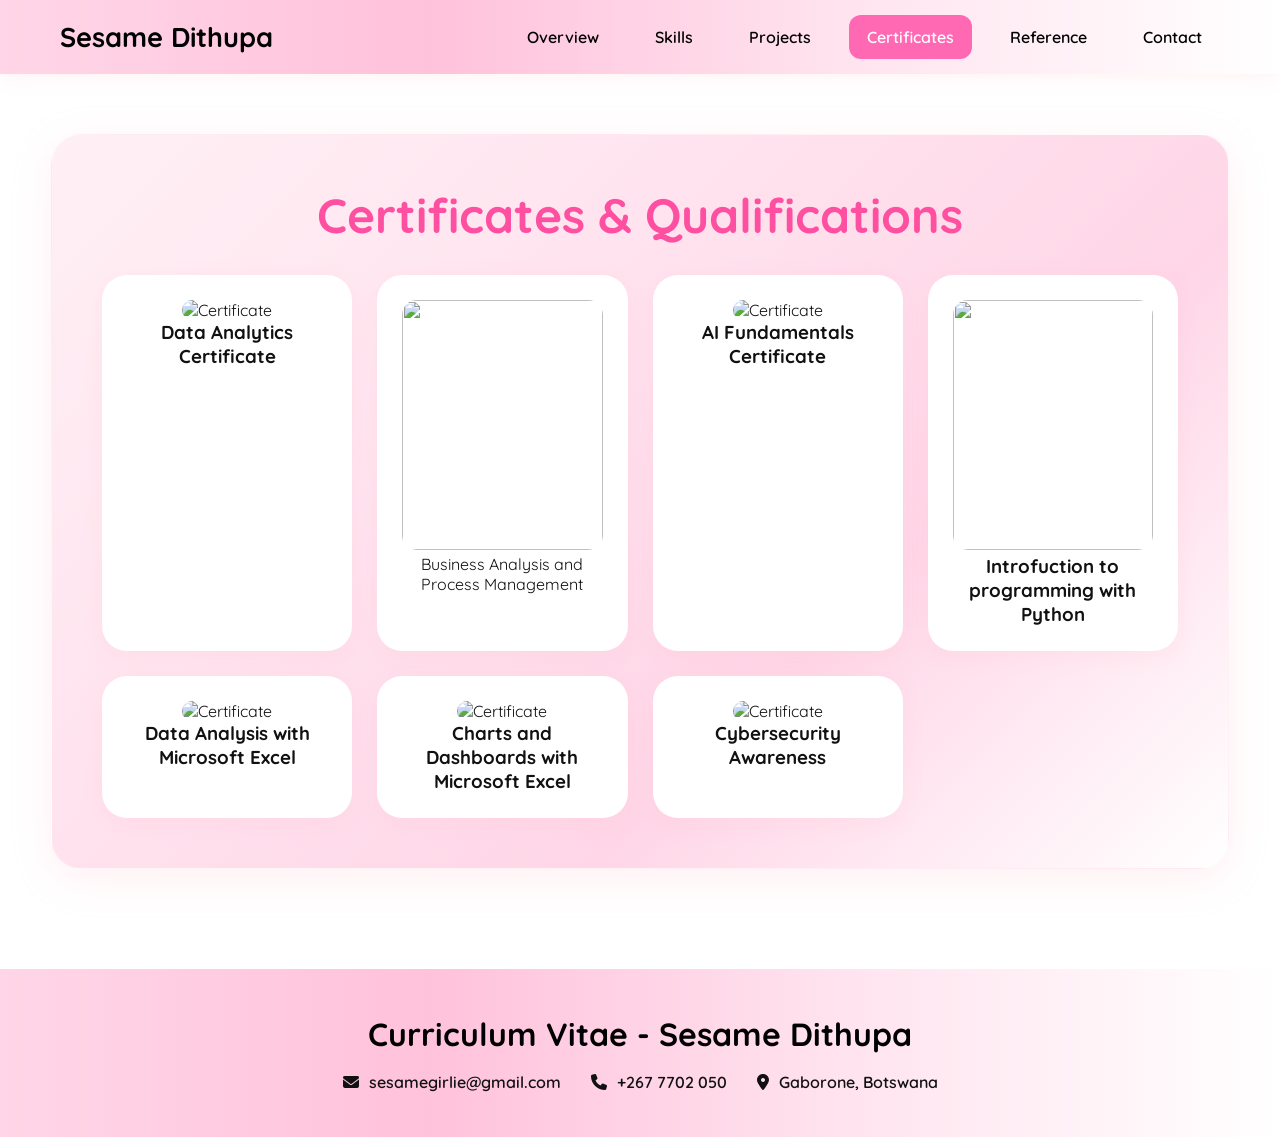
==== certificates.html @ 2a107887 "Update certificates.html" ====
<!DOCTYPE html>
<html lang="en">
<head>

    <meta charset="UTF-8">
    <meta name="viewport" content="width=device-width, initial-scale=1.0">

    <title>Curriculum Vitae - Sesame Dithupa</title>

    <link rel="stylesheet" href="style.css">

    <link rel="stylesheet"
    href="https://cdnjs.cloudflare.com/ajax/libs/font-awesome/6.5.2/css/all.min.css">

</head>

<body>

<nav class="navbar">

    <div class="logo">
        <h2>Sesame Dithupa</h2>
    </div>

    <ul class="nav-links">

        <li><a href="index.html">Overview</a></li>
        <li><a href="skills.html">Skills</a></li>
        <li><a href="projects.html">Projects</a></li>
        <li><a href="certificates.html" class="active">Certificates</a></li>
        <li><a href="reference.html">Reference</a></li>
        <li><a href="contact.html">Contact</a></li>

    </ul>

</nav>

<section class="page-container">

    <div class="glass page-box">

        <h1 class="page-title">
            Certificates & Qualifications
        </h1>

        <div class="certificate-grid">

            <div class="certificate-card">

                <img src="images/cert1.jpg" alt="Certificate">

                <h3>
                    Data Analytics Certificate
                </h3>

            </div>

            <div class="certificate-card">

                <img src="images/cert2.jpg" 
                    <h3>
                Business Analysis and Process Management
                </h3>

            </div>

            <div class="certificate-card">

                <img src="images/cert3.jpg" alt="Certificate">

                <h3>
                    AI Fundamentals Certificate
                </h3>

            </div>

            <div class="certificate-card">

                <img src="images/cert4.jpg">
                    <h3>
                Introfuction to programming with Python
                </h3>

            </div>
             <div class="certificate-card">

                <img src="images/cert5.jpg" alt="Certificate">

                <h3>
                    Data Analysis with Microsoft Excel
                </h3>

            </div>

            <div class="certificate-card">

                <img src="images/cert6.jpg" alt="Certificate">

                <h3>
                    Charts and Dashboards with Microsoft Excel 
                </h3>

            </div>

            <div class="certificate-card">

                <img src="images/cert7.jpg" alt="Certificate">

                <h3>
                    Cybersecurity Awareness 
                </h3>

            </div>


    </div>

</section>

<footer class="footer">

    <h2>
        Curriculum Vitae - Sesame Dithupa
    </h2>

    <div class="footer-info">

        <p>
            <i class="fas fa-envelope"></i>
            sesamegirlie@gmail.com
        </p>

        <p>
            <i class="fas fa-phone"></i>
            +267 7702 050
        </p>

        <p>
            <i class="fas fa-location-dot"></i>
            Gaborone, Botswana
        </p>

     
    </div>

</footer>

<script src="script.js"></script>

</body>
</html>
---- style.css ----
/* GOOGLE FONT */

@import url('https://fonts.googleapis.com/css2?family=Quicksand:wght@300;400;500;600;700&display=swap');

*{
    margin:0;
    padding:0;
    box-sizing:border-box;
    scroll-behavior:smooth;

    font-family:'Quicksand',sans-serif;
}

body{

    background:white;

    overflow-x:hidden;
    color:#111;
}

/* NAVBAR */

.navbar{

    width:100%;

    padding:20px 60px;

    display:flex;
    justify-content:space-between;
    align-items:center;

    position:sticky;
    top:0;
    z-index:1000;

    background:
    linear-gradient(
        to right,
        #ffd6e7,
        #ffc2db,
        #ffe4ef,
        #ffffff
    );

    backdrop-filter:blur(10px);

    box-shadow:
    0 4px 20px rgba(255,192,203,0.2);
}

.logo h2{

    color:black;
    font-weight:700;
    font-size:1.7rem;
}

/* NAVIGATION LINKS */

.nav-links{

    display:flex;
    gap:20px;

    list-style:none;
}

.nav-links a{

    text-decoration:none;

    color:black;

    font-weight:600;

    padding:12px 18px;

    border-radius:12px;

    transition:0.4s;
}

.nav-links a:hover,
.nav-links .active{

    background:#ff69b4;

    color:white;

    transform:
    translateY(-4px)
    scale(1.03);
}

/* PAGE CONTAINER */

.page-container{

    width:100%;

    padding:60px 20px;

    display:flex;
    justify-content:center;
    align-items:center;
}

/* GLASS CONTAINER */

.glass{

    background:
    linear-gradient(
        135deg,
        #fff0f5,
        #ffe4ef,
        #ffd6e7,
        #ffffff
    );

    border-radius:30px;

    border:
    1px solid rgba(255,255,255,0.4);

    box-shadow:
    0 10px 40px rgba(255,182,193,0.2);

    transition:0.5s;
}

.glass:hover{

    transform:
    translateY(-8px)
    scale(1.01);
}

/* MAIN BOX */

.page-box{

    width:95%;
    max-width:1400px;

    padding:50px;

    text-align:center;
}

/* PROFILE IMAGE */

.profile-image{

    width:220px;
    height:220px;

    border-radius:50%;

    object-fit:cover;

    border:6px solid white;

    box-shadow:
    0 10px 30px rgba(255,105,180,0.3);

    margin-bottom:30px;

    transition:0.5s;
}

.profile-image:hover{

    transform:
    scale(1.06)
    rotate(3deg);
}

/* TITLES */

.page-title{

    font-size:3rem;

    color:#ff4fa0;

    margin-bottom:30px;

    font-weight:700;
}

.description{

    line-height:2;

    font-size:1.05rem;

    max-width:900px;

    margin:auto;
}

/* GRID */

.skills-grid,
.projects-grid,
.certificate-grid{

    display:grid;

    gap:25px;
}

.skills-grid{

    grid-template-columns:
    repeat(auto-fit,minmax(200px,1fr));
}

.projects-grid{

    grid-template-columns:
    repeat(auto-fit,minmax(320px,1fr));
}

.certificate-grid{

    grid-template-columns:
    repeat(auto-fit,minmax(250px,1fr));
}

/* CARDS */

.skill-card,
.project-card,
.certificate-card,
.contact-card{

    background:white;

    border-radius:25px;

    padding:25px;

    transition:0.5s;

    box-shadow:
    0 6px 20px rgba(255,182,193,0.15);
}

.skill-card:hover,
.project-card:hover,
.certificate-card:hover,
.contact-card:hover{

    transform:
    translateY(-12px)
    scale(1.03);

    box-shadow:
    0 15px 35px rgba(255,105,180,0.25);
}

/* PROJECTS */

.project-card{

    overflow:hidden;
}

.project-card img{

    width:100%;
    height:220px;

    object-fit:cover;

    border-radius:15px;
}

.project-content{

    padding-top:20px;
}

.project-btn{

    display:inline-block;

    margin-top:20px;

    padding:12px 24px;

    background:#ff69b4;

    color:white;

    text-decoration:none;

    border-radius:12px;

    transition:0.4s;
}

.project-btn:hover{

    background:black;
}

/* CERTIFICATES */

.certificate-card img{

    width:100%;
    height:250px;

    object-fit:cover;

    border-radius:15px;

    transition:0.5s;
}

.certificate-card:hover img{

    transform:scale(1.1);
}

/* REFERENCE IMAGE */

.reference-image{

    width:100%;
    max-width:900px;

    border-radius:20px;

    box-shadow:
    0 10px 30px rgba(0,0,0,0.15);

    transition:0.5s;
}

.reference-image:hover{

    transform:scale(1.02);
}

/* CONTACT */

.contact-main-container{

    display:grid;

    grid-template-columns:1fr 1fr;

    gap:40px;
}

.contact-form{

    display:flex;
    flex-direction:column;
    gap:20px;
}

.contact-form input,
.contact-form textarea{

    width:100%;

    padding:18px;

    border:none;

    border-radius:15px;

    background:white;

    font-size:1rem;

    outline:none;

    box-shadow:
    0 4px 10px rgba(255,182,193,0.1);
}

.submit-btn{

    padding:18px;

    border:none;

    border-radius:15px;

    background:#ff69b4;

    color:white;

    font-size:1rem;

    cursor:pointer;

    transition:0.4s;
}

.submit-btn:hover{

    background:black;

    transform:translateY(-5px);
}

/* CONTACT CARDS */

.contact-card i{

    font-size:2rem;

    color:#ff69b4;

    margin-bottom:15px;
}

.contact-card a{

    color:#ff4fa0;

    text-decoration:none;

    font-weight:600;
}

.contact-card a:hover{

    text-decoration:underline;
}

/* FOOTER */

.footer{

    width:100%;

    padding:45px 20px;

    background:
    linear-gradient(
        to right,
        #ffd6e7,
        #ffc2db,
        #ffe4ef,
        #ffffff
    );

    display:flex;
    flex-direction:column;

    justify-content:center;
    align-items:center;

    text-align:center;

    gap:18px;

    margin-top:40px;
}

.footer h2{

    color:black;

    font-size:2rem;

    font-weight:700;
}

.footer-info{

    display:flex;

    gap:30px;

    flex-wrap:wrap;

    justify-content:center;
    align-items:center;
}

.footer-info p{

    font-size:1rem;

    display:flex;
    align-items:center;

    gap:10px;

    font-weight:600;
}

/* RESPONSIVE */

@media(max-width:950px){

    .navbar{

        flex-direction:column;

        gap:20px;

        padding:25px;
    }

    .nav-links{

        flex-wrap:wrap;
        justify-content:center;
    }

    .contact-main-container{

        grid-template-columns:1fr;
    }

    .page-title{

        font-size:2rem;
    }

    .page-box{

        padding:30px;
    }
}
```
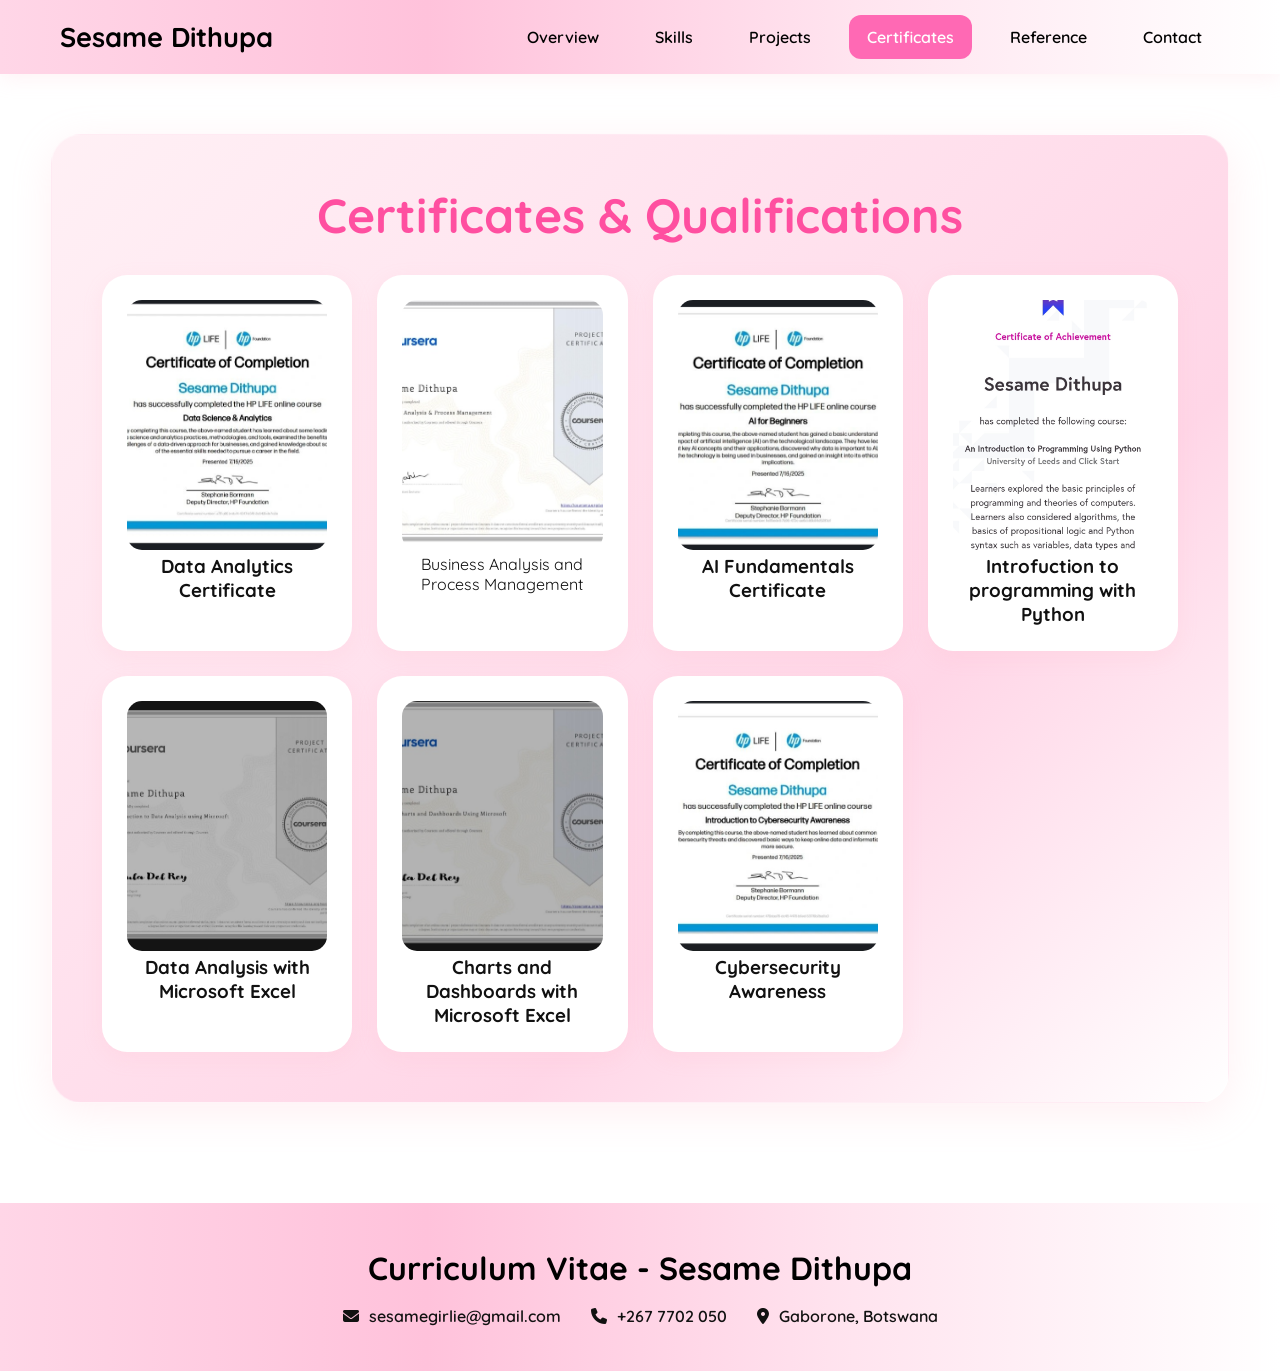
==== commit fb306bc0: "Update certificates.html" ====
--- a/certificates.html
+++ b/certificates.html
@@ -48,7 +48,7 @@
 
             <div class="certificate-card">
 
-                <img src="images/cert1.jpg" alt="Certificate">
+                <img src="cert1.jpg" alt="Certificate">
 
                 <h3>
                     Data Analytics Certificate
@@ -58,7 +58,7 @@
 
             <div class="certificate-card">
 
-                <img src="images/cert2.jpg" 
+                <img src="cert2.jpg" 
                     <h3>
                 Business Analysis and Process Management
                 </h3>
@@ -67,7 +67,7 @@
 
             <div class="certificate-card">
 
-                <img src="images/cert3.jpg" alt="Certificate">
+                <img src="cert3.jpg" alt="Certificate">
 
                 <h3>
                     AI Fundamentals Certificate
@@ -77,7 +77,7 @@
 
             <div class="certificate-card">
 
-                <img src="images/cert4.jpg">
+                <img src="cert4.jpg">
                     <h3>
                 Introfuction to programming with Python
                 </h3>
@@ -85,7 +85,7 @@
             </div>
              <div class="certificate-card">
 
-                <img src="images/cert5.jpg" alt="Certificate">
+                <img src="cert5.jpg" alt="Certificate">
 
                 <h3>
                     Data Analysis with Microsoft Excel
@@ -95,7 +95,7 @@
 
             <div class="certificate-card">
 
-                <img src="images/cert6.jpg" alt="Certificate">
+                <img src="cert6.jpg" alt="Certificate">
 
                 <h3>
                     Charts and Dashboards with Microsoft Excel 
@@ -105,7 +105,7 @@
 
             <div class="certificate-card">
 
-                <img src="images/cert7.jpg" alt="Certificate">
+                <img src="cert7.jpg" alt="Certificate">
 
                 <h3>
                     Cybersecurity Awareness 
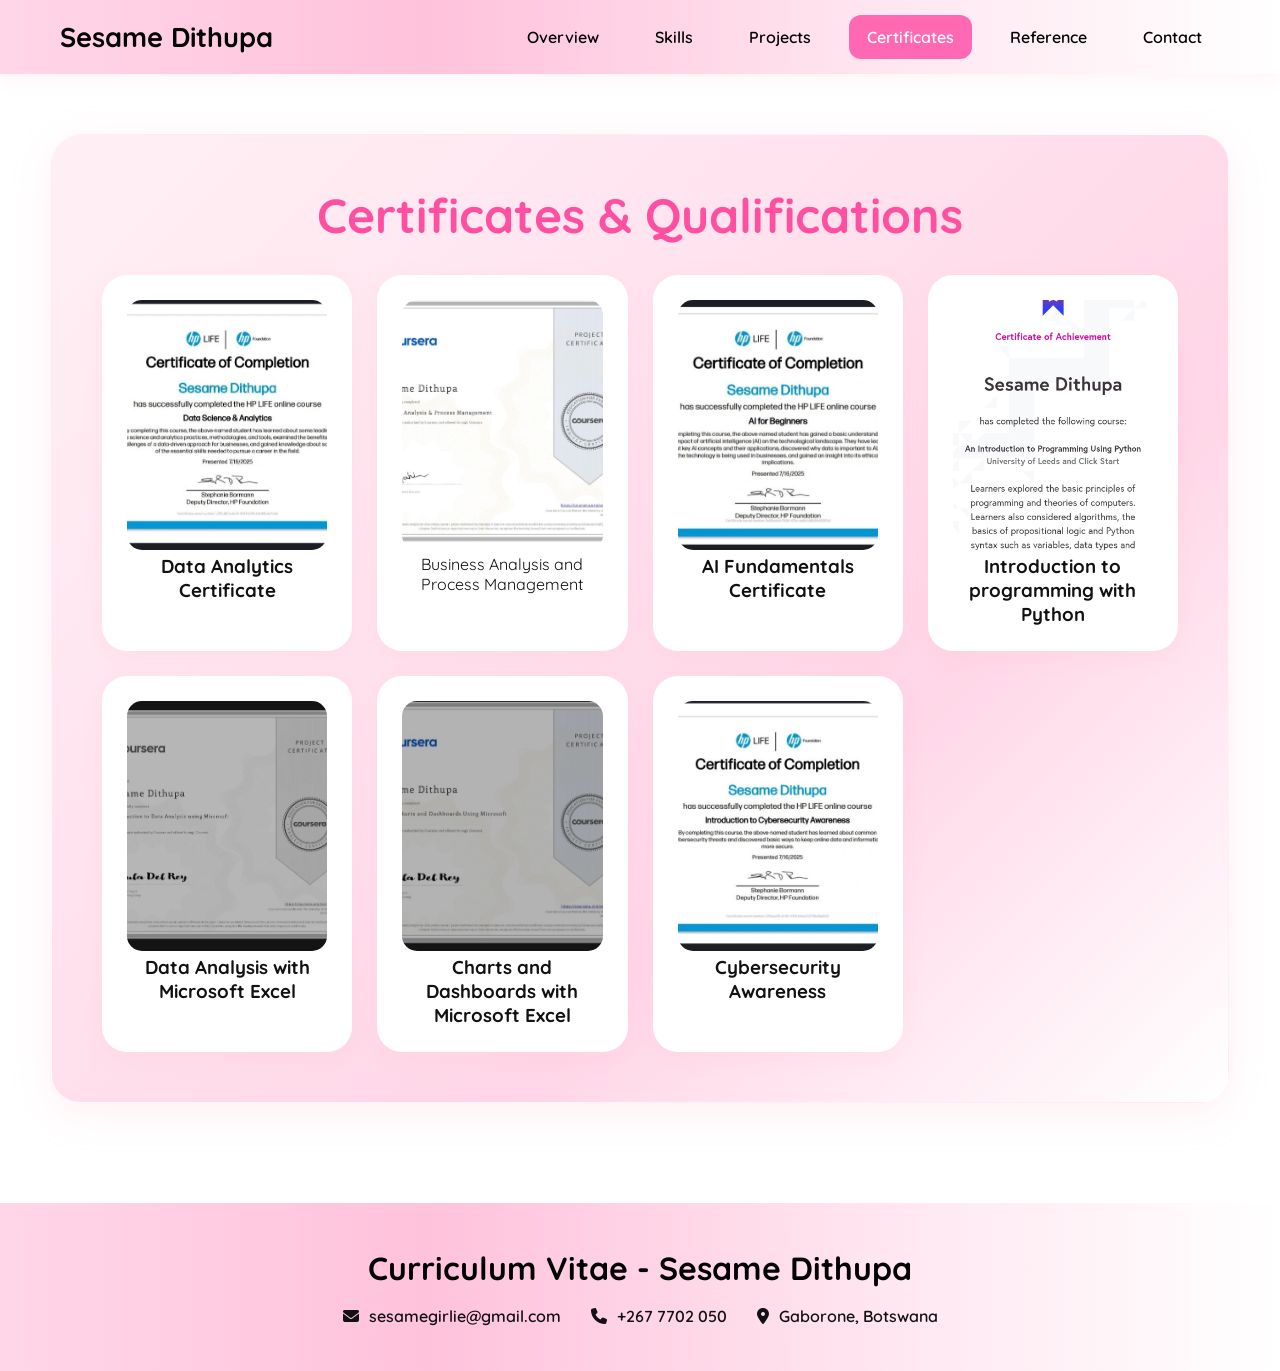
==== commit 0dce4ad6: "Update certificates.html" ====
--- a/certificates.html
+++ b/certificates.html
@@ -79,7 +79,7 @@
 
                 <img src="cert4.jpg">
                     <h3>
-                Introfuction to programming with Python
+                Introduction to programming with Python
                 </h3>
 
             </div>
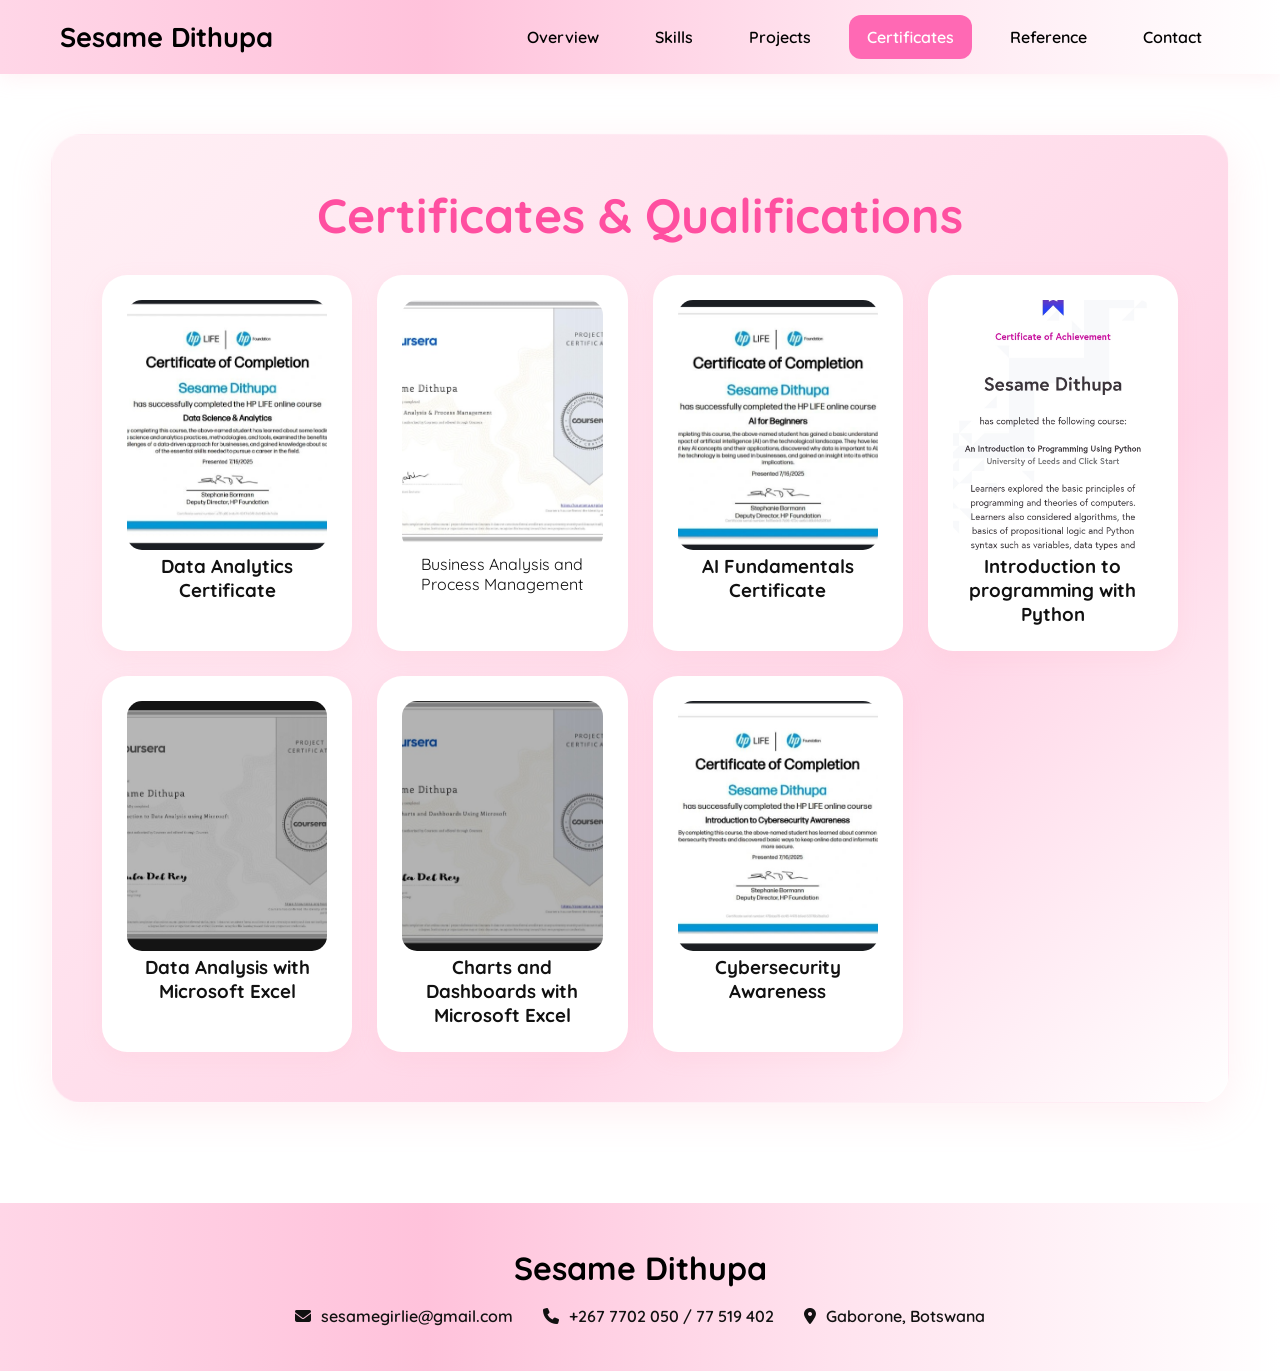
==== commit 039ee286: "Update certificates.html" ====
--- a/certificates.html
+++ b/certificates.html
@@ -121,7 +121,7 @@
 <footer class="footer">
 
     <h2>
-        Curriculum Vitae - Sesame Dithupa
+        Sesame Dithupa
     </h2>
 
     <div class="footer-info">
@@ -133,7 +133,7 @@
 
         <p>
             <i class="fas fa-phone"></i>
-            +267 7702 050
+            +267 7702 050 / 77 519 402 
         </p>
 
         <p>
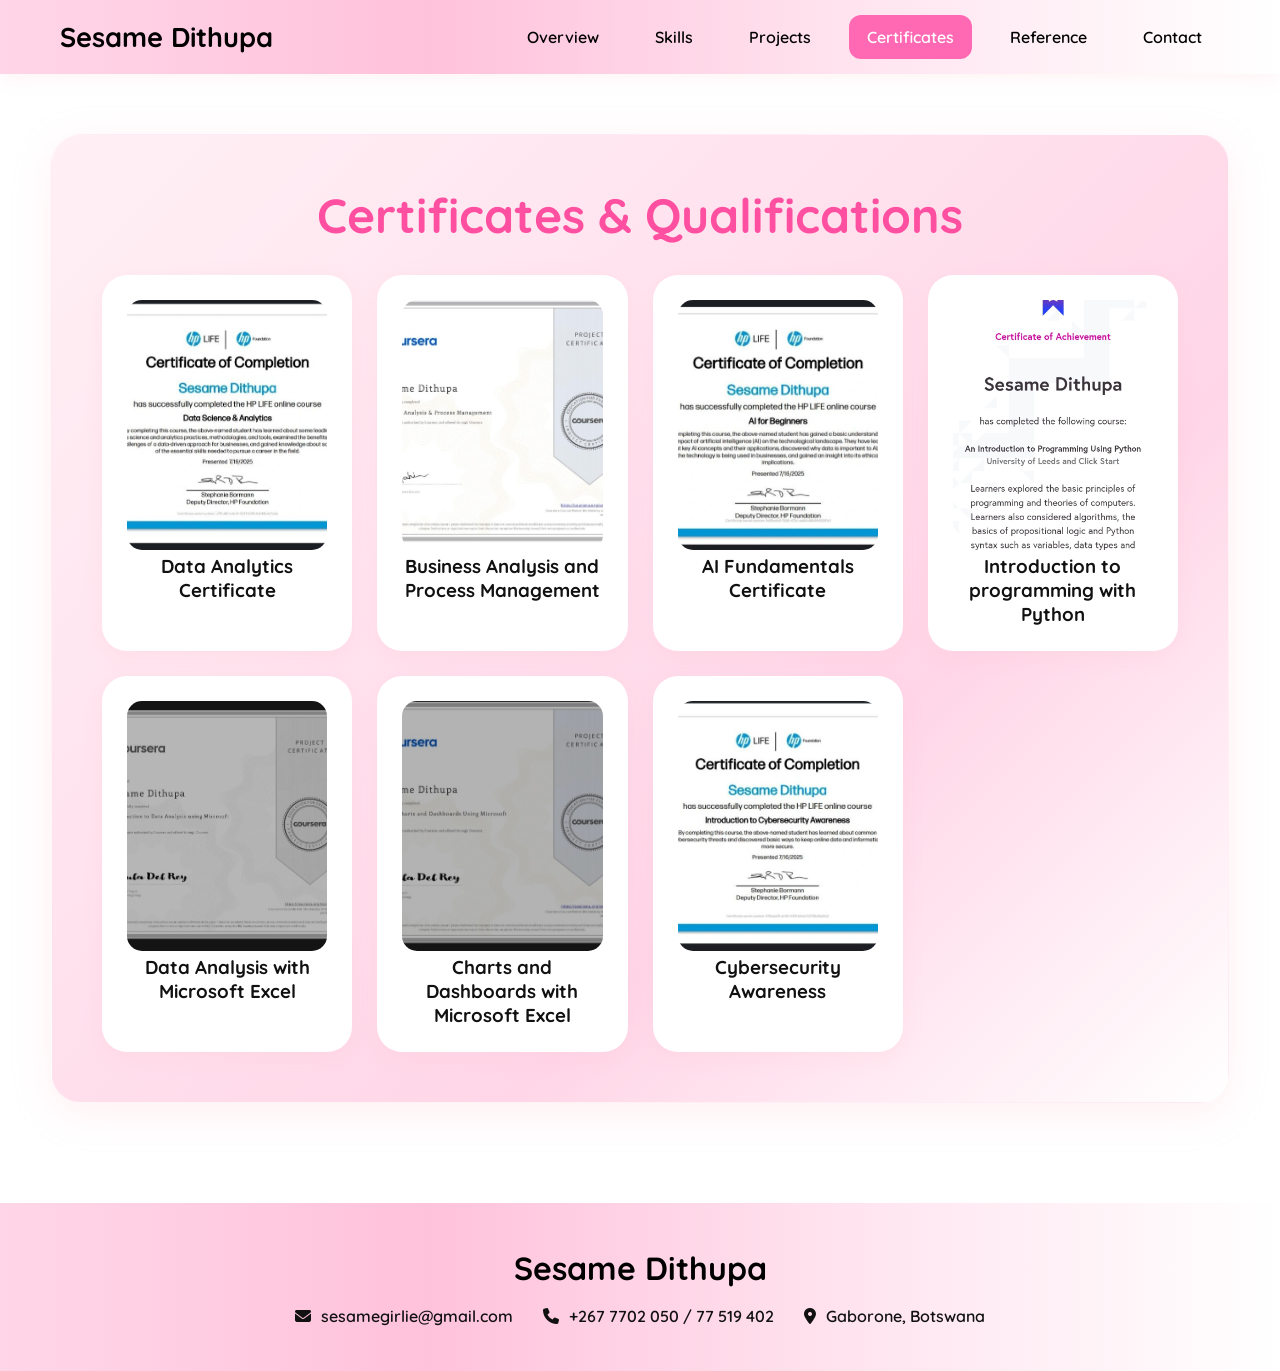
==== commit e82e91cc: "Update certificates.html" ====
--- a/certificates.html
+++ b/certificates.html
@@ -58,7 +58,7 @@
 
             <div class="certificate-card">
 
-                <img src="cert2.jpg" 
+                <img src="cert2.jpg" alt="Certificate ">
                     <h3>
                 Business Analysis and Process Management
                 </h3>
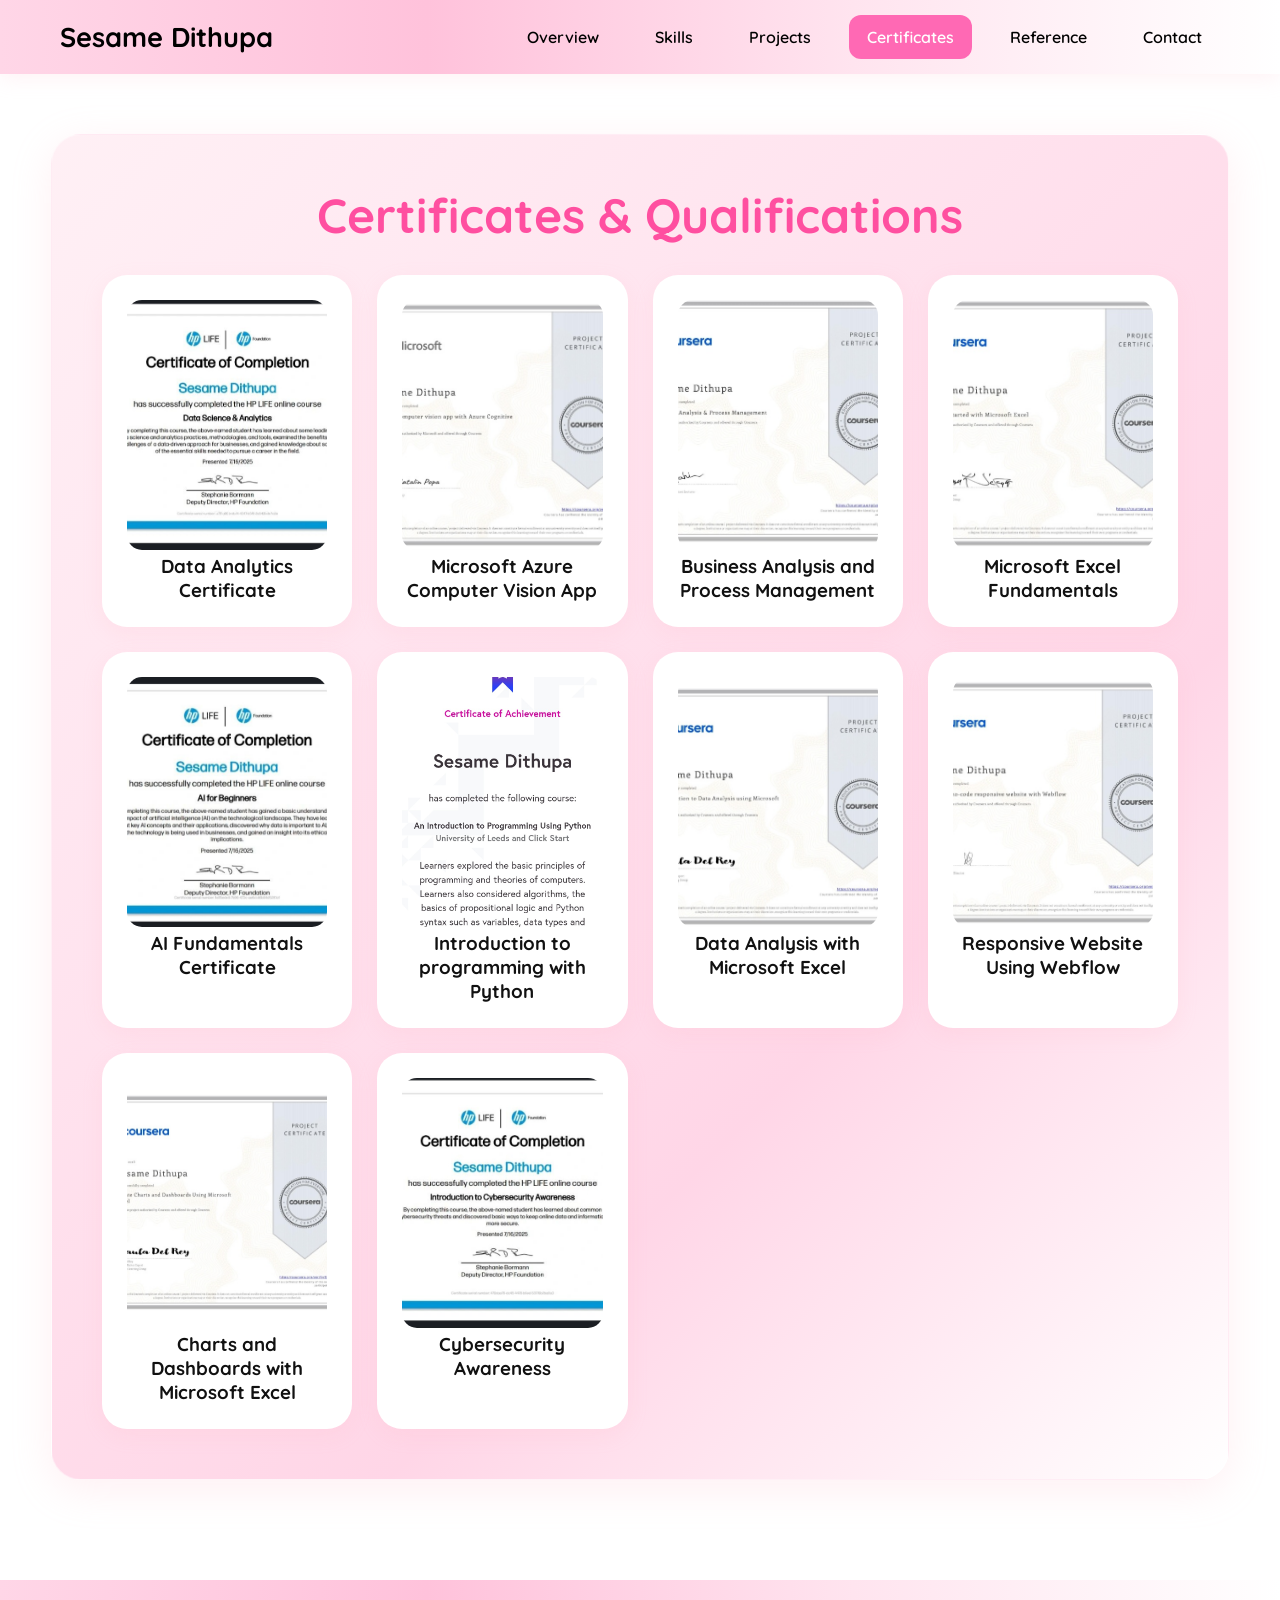
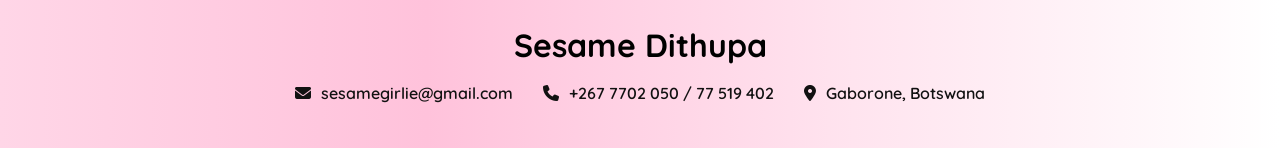
==== commit 5e65787d: "Add new certificates to the certificates page" ====
--- a/certificates.html
+++ b/certificates.html
@@ -55,12 +55,30 @@
                 </h3>
 
             </div>
+            <div class="certificate-card">
+
+                <img src="cert10.jpg" alt="Certificate">
+
+                <h3>
+                    Microsoft Azure Computer Vision App 
+                </h3>
+
+            </div>
 
             <div class="certificate-card">
 
                 <img src="cert2.jpg" alt="Certificate ">
                     <h3>
                 Business Analysis and Process Management
+                </h3>
+
+            </div>
+            <div class="certificate-card">
+
+                <img src="cert8.jpg" alt="Certificate">
+
+                <h3>
+                    Microsoft Excel Fundamentals 
                 </h3>
 
             </div>
@@ -89,6 +107,15 @@
 
                 <h3>
                     Data Analysis with Microsoft Excel
+                </h3>
+
+            </div>
+            <div class="certificate-card">
+
+                <img src="cert9.jpg" alt="Certificate">
+
+                <h3>
+                    Responsive Website Using Webflow
                 </h3>
 
             </div>
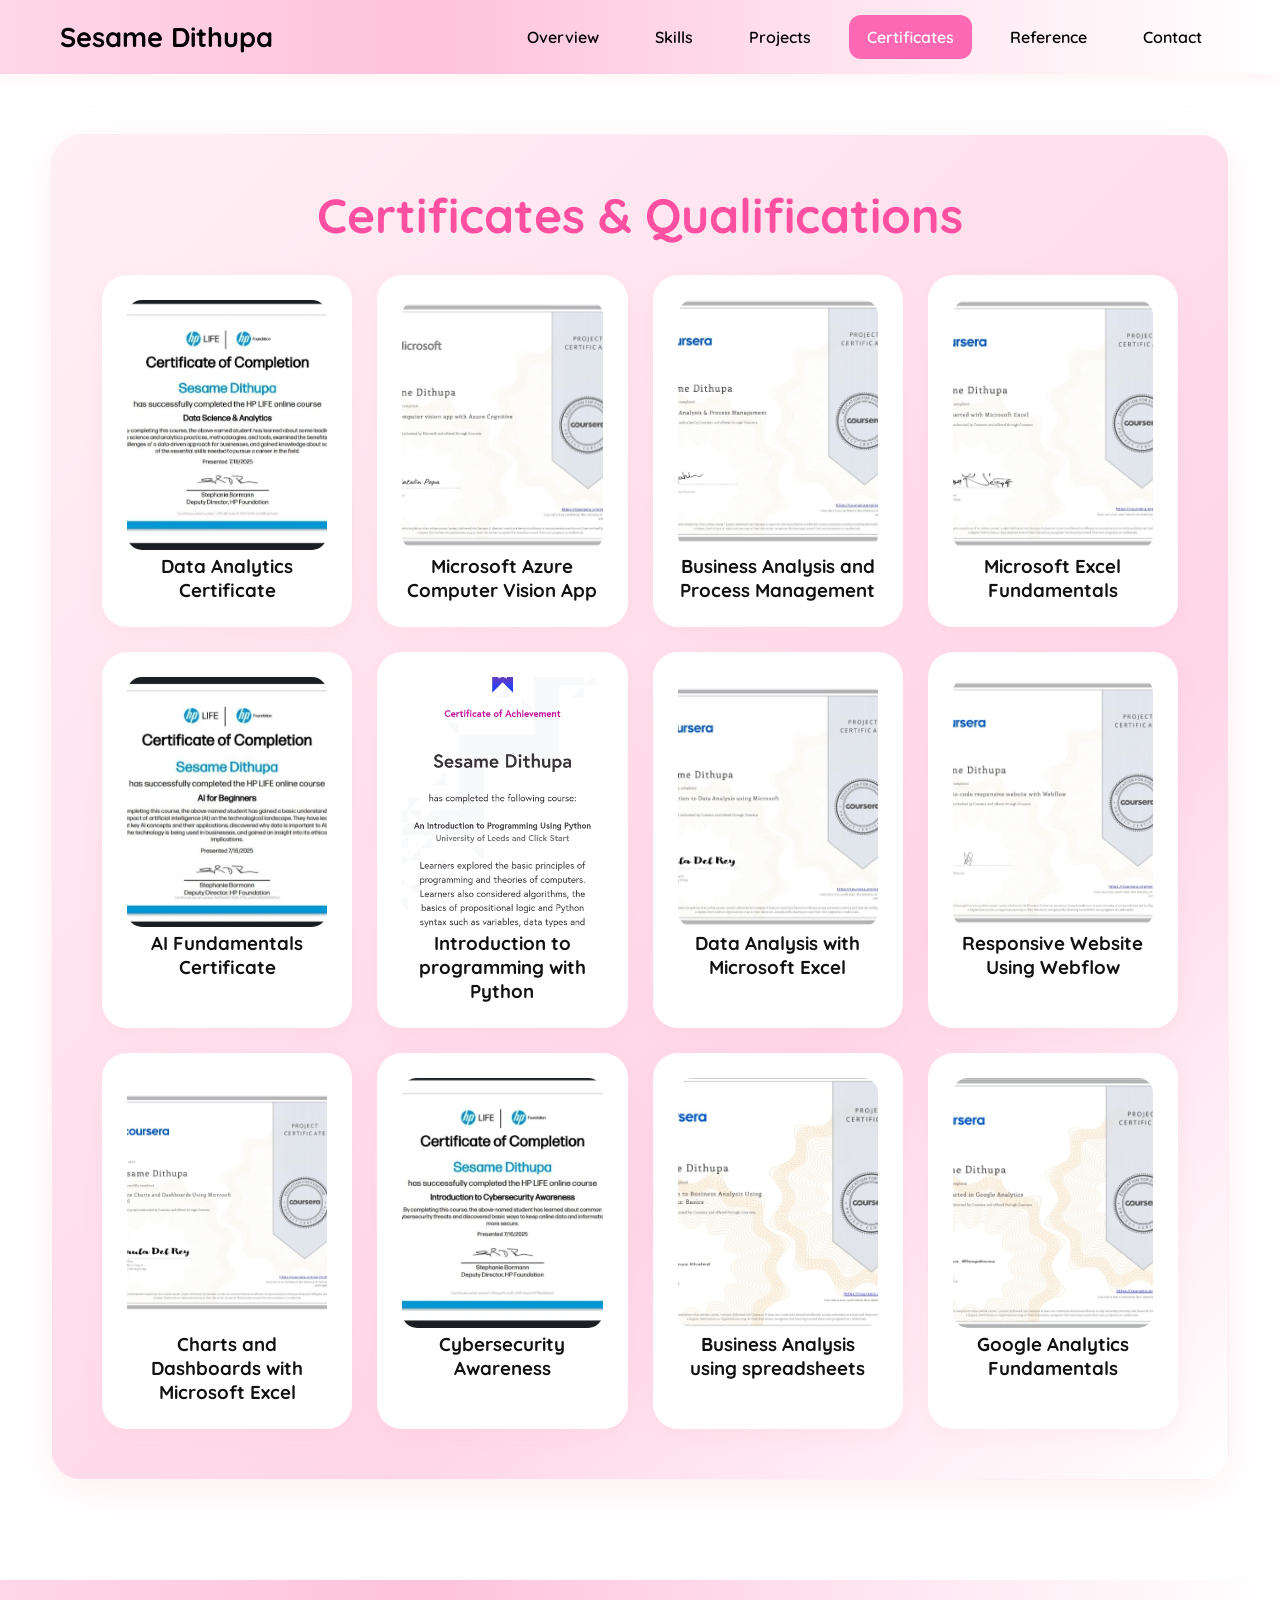
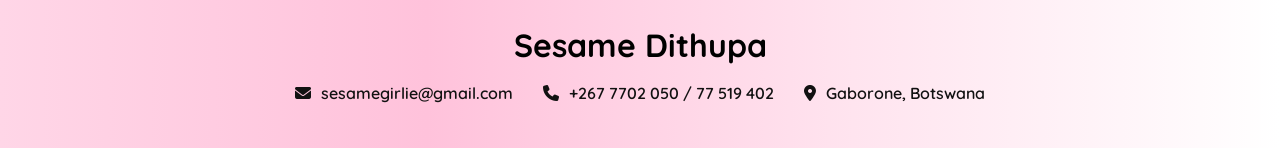
==== commit db5feebc: "Add new certificate cards for courses" ====
--- a/certificates.html
+++ b/certificates.html
@@ -139,6 +139,24 @@
                 </h3>
 
             </div>
+            <div class="certificate-card">
+
+                <img src="cert11.jpg" alt="Certificate">
+
+                <h3>
+                   Business Analysis using spreadsheets 
+                </h3>
+
+            </div>
+            <div class="certificate-card">
+
+                <img src="cert12.jpg" alt="Certificate">
+
+                <h3>
+                    Google Analytics Fundamentals 
+                </h3>
+
+            </div>
 
 
     </div>
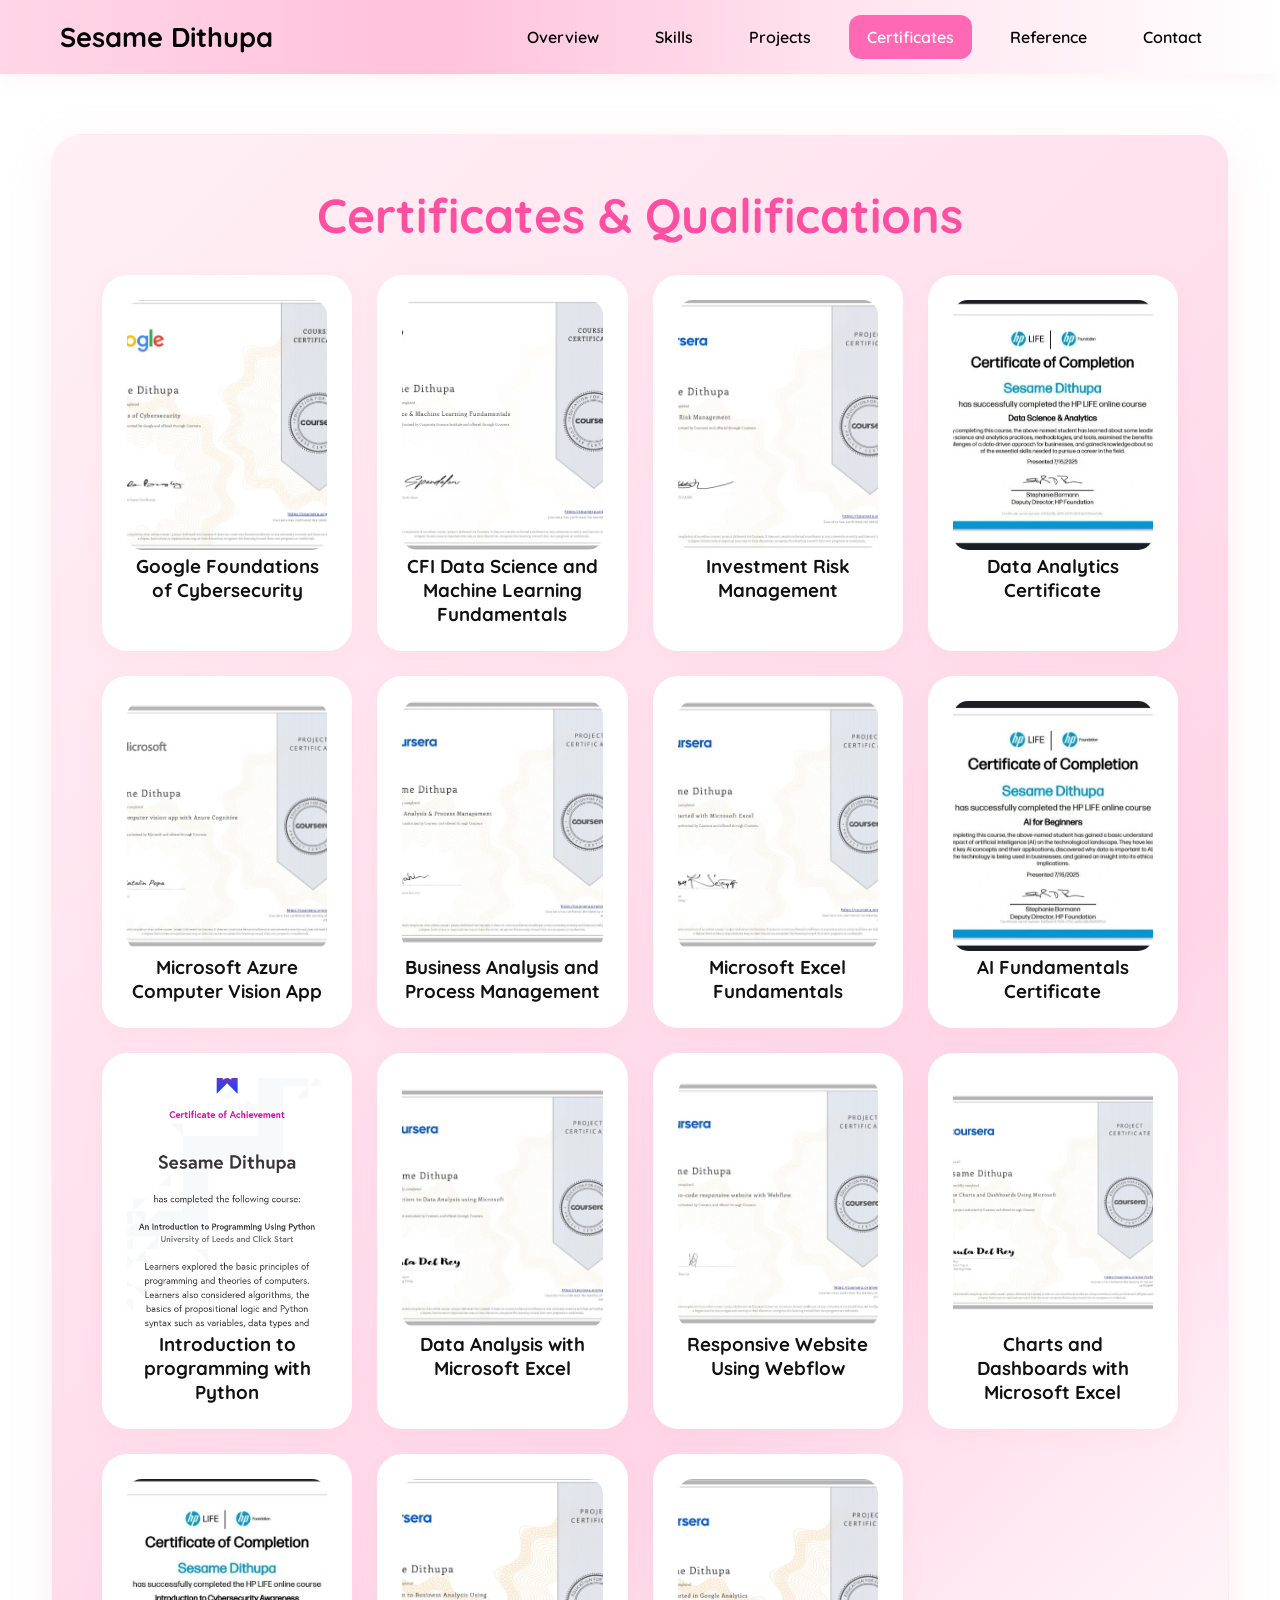
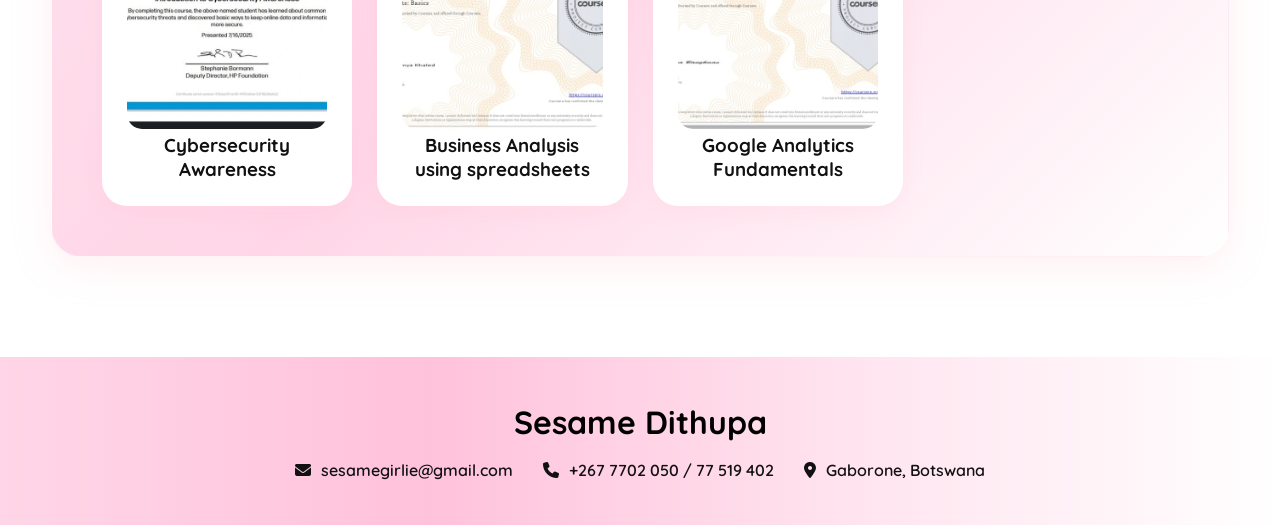
==== commit 6a110d77: "Add new certificate cards to certificates.html Added new certificate cards for Google Foundations of" ====
--- a/certificates.html
+++ b/certificates.html
@@ -45,6 +45,33 @@
         </h1>
 
         <div class="certificate-grid">
+            <div class="certificate-card">
+
+                <img src="cert16.jpg" alt="Certificate">
+
+                <h3>
+                    Google Foundations of Cybersecurity 
+                </h3>
+
+            </div>
+            <div class="certificate-card">
+
+                <img src="cert15.jpg" alt="Certificate">
+
+                <h3>
+                    CFI Data Science and Machine Learning Fundamentals 
+                </h3>
+
+            </div>
+            <div class="certificate-card">
+
+                <img src="cert14.jpg" alt="Certificate">
+
+                <h3>
+                    Investment Risk Management 
+                </h3>
+
+            </div>
 
             <div class="certificate-card">
 
